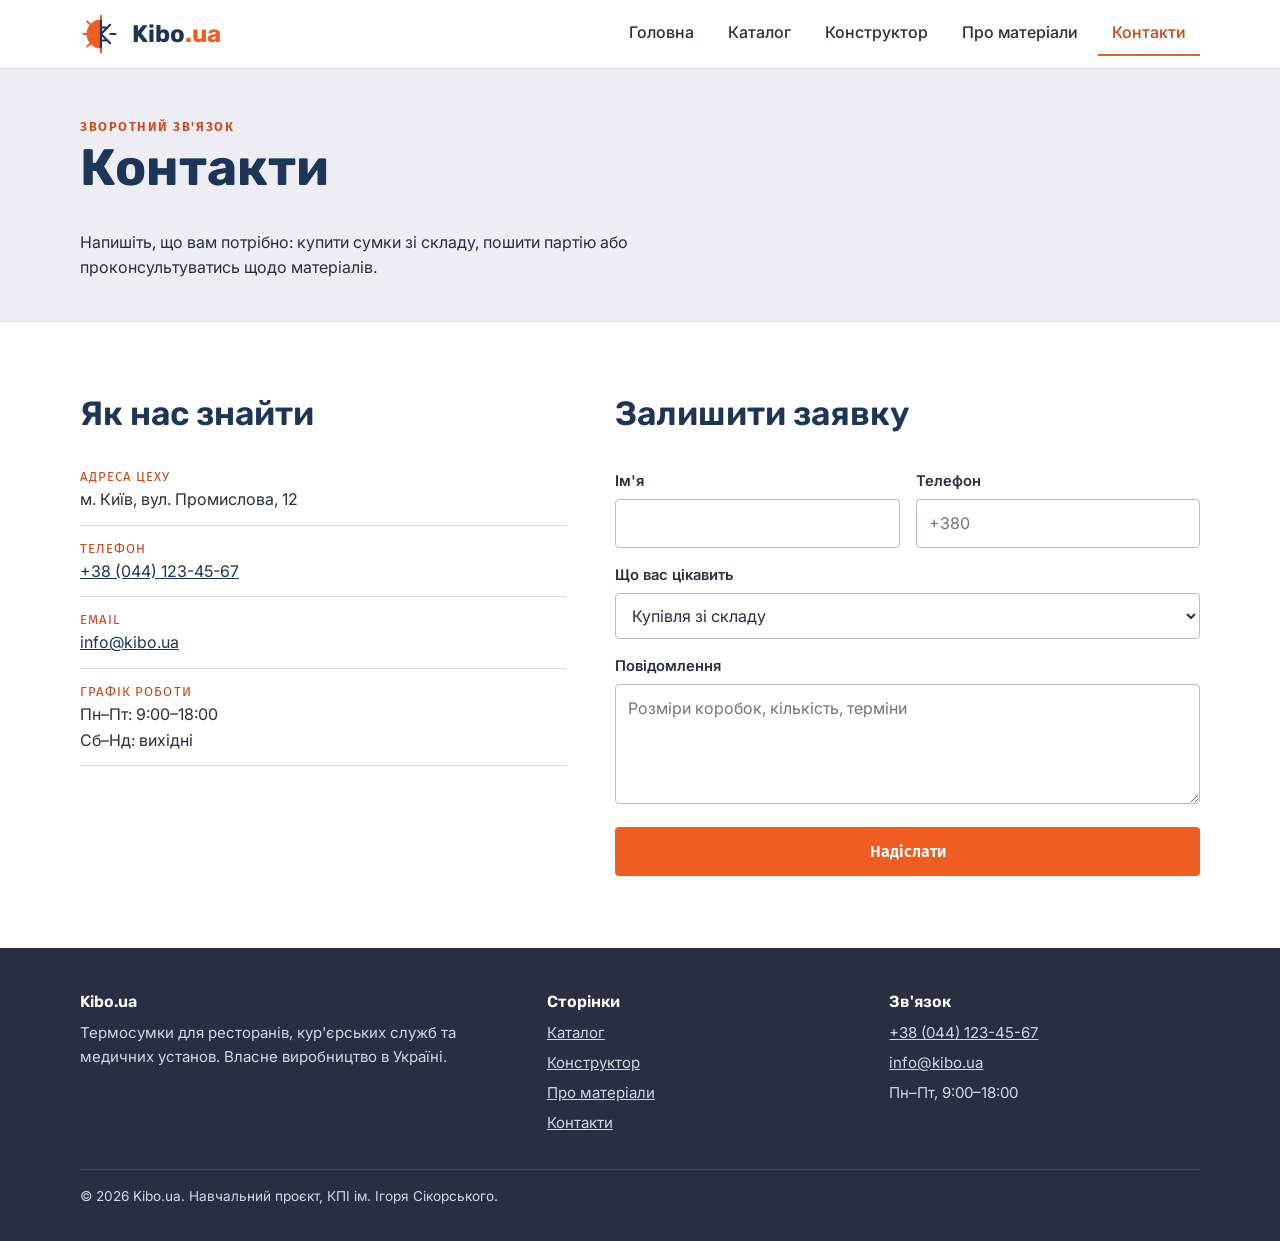
==== contacts.html @ 0100550d "Initial commit - Kibo website" ====
<!DOCTYPE html>
<html lang="uk">
<head>
  <meta charset="UTF-8">
  <meta name="viewport" content="width=device-width, initial-scale=1.0">
  <title>Контакти — Kibo.ua</title>
  <meta name="description" content="Контакти Kibo.ua: адреса цеху, телефон, email та форма для заявки.">
  <link rel="icon" href="images/logo.svg" type="image/svg+xml">
  <link rel="preconnect" href="https://fonts.googleapis.com">
  <link rel="preconnect" href="https://fonts.gstatic.com" crossorigin>
  <link href="https://fonts.googleapis.com/css2?family=Fira+Sans:wght@500;600;700&family=Inter:wght@400;500;600&family=Rubik:wght@500;600;700&display=swap" rel="stylesheet">
  <link rel="stylesheet" href="css/style.css">
</head>
<body>
  <header class="site-header">
    <div class="container header-inner">
      <a class="logo" href="index.html"><img src="images/logo.svg" alt="Логотип Kibo.ua" width="42" height="42"><span>Kibo<em>.ua</em></span></a>
      <button class="nav-toggle" type="button" aria-expanded="false" aria-controls="nav">Меню</button>
      <nav id="nav" aria-label="Головне меню">
        <ul>
          <li><a href="index.html">Головна</a></li>
          <li><a href="catalog.html">Каталог</a></li>
          <li><a href="constructor.html">Конструктор</a></li>
          <li><a href="materials.html">Про матеріали</a></li>
          <li><a class="active" href="contacts.html">Контакти</a></li>
        </ul>
      </nav>
    </div>
  </header>

  <main>
    <section class="page-title">
      <div class="container">
        <p class="eyebrow">Зворотний зв'язок</p>
        <h1>Контакти</h1>
        <p>Напишіть, що вам потрібно: купити сумки зі складу, пошити партію або проконсультуватись щодо матеріалів.</p>
      </div>
    </section>

    <section class="section">
      <div class="container contact-grid">
        <div>
          <h2>Як нас знайти</h2>
          <ul class="contact-list">
            <li><span>Адреса цеху</span>м. Київ, вул. Промислова, 12</li>
            <li><span>Телефон</span><a href="tel:+380441234567">+38 (044) 123-45-67</a></li>
            <li><span>Email</span><a href="mailto:info@kibo.ua">info@kibo.ua</a></li>
            <li><span>Графік роботи</span>Пн–Пт: 9:00–18:00<br>Сб–Нд: вихідні</li>
          </ul>
        </div>

        <form data-demo action="#" method="post">
          <h2>Залишити заявку</h2>
          <div class="row">
            <div><label for="name">Ім'я</label><input type="text" id="name" name="name" required></div>
            <div><label for="phone">Телефон</label><input type="tel" id="phone" name="phone" placeholder="+380" required></div>
          </div>
          <div>
            <label for="topic">Що вас цікавить</label>
            <select id="topic" name="topic">
              <option>Купівля зі складу</option>
              <option>Індивідуальне пошиття</option>
              <option>Нанесення логотипу</option>
              <option>Консультація щодо матеріалів</option>
            </select>
          </div>
          <div>
            <label for="msg">Повідомлення</label>
            <textarea id="msg" name="message" placeholder="Розміри коробок, кількість, терміни"></textarea>
          </div>
          <button class="btn" type="submit">Надіслати</button>
          <p class="form-ok" role="status">Дякуємо! Повідомлення надіслано, ми зв'яжемося з вами.</p>
        </form>
      </div>
    </section>
  </main>

  <footer class="site-footer">
    <div class="container">
      <div class="footer-grid">
        <div>
          <h3>Kibo.ua</h3>
          <p>Термосумки для ресторанів, кур'єрських служб та медичних установ. Власне виробництво в Україні.</p>
        </div>
        <div>
          <h3>Сторінки</h3>
          <ul>
            <li><a href="catalog.html">Каталог</a></li>
            <li><a href="constructor.html">Конструктор</a></li>
            <li><a href="materials.html">Про матеріали</a></li>
            <li><a href="contacts.html">Контакти</a></li>
          </ul>
        </div>
        <div>
          <h3>Зв'язок</h3>
          <ul>
            <li><a href="tel:+380441234567">+38 (044) 123-45-67</a></li>
            <li><a href="mailto:info@kibo.ua">info@kibo.ua</a></li>
            <li>Пн–Пт, 9:00–18:00</li>
          </ul>
        </div>
      </div>
      <p class="copy">© 2026 Kibo.ua. Навчальний проєкт, КПІ ім. Ігоря Сікорського.</p>
    </div>
  </footer>
  <script src="js/main.js"></script>
</body>
</html>
---- css/style.css ----
/* Kibo.ua - основні стилі */
:root {
  --white: #ffffff;
  --bg: #ededf3;
  --orange: #f05d23;
  --orange-dark: #ca4616;
  --blue: #1d3557;
  --text: #2b2d42;
  --radius: 4px;
}

* { box-sizing: border-box; }

html { scroll-behavior: smooth; }

body {
  margin: 0;
  font-family: "Inter", "Open Sans", Arial, sans-serif;
  color: var(--text);
  background: var(--white);
  line-height: 1.6;
}

h1, h2, h3 {
  font-family: "Rubik", "Montserrat", Arial, sans-serif;
  color: var(--blue);
  line-height: 1.2;
  margin: 0 0 .6em;
}
h1 { font-size: clamp(2rem, 4.5vw, 3.2rem); font-weight: 700; }
h2 { font-size: clamp(1.5rem, 3vw, 2.1rem); font-weight: 600; }
h3 { font-size: 1.15rem; font-weight: 600; }

p { margin: 0 0 1em; }
img { max-width: 100%; height: auto; display: block; }
a { color: var(--blue); }

.container { width: min(1120px, 92%); margin: 0 auto; }
.section { padding: 72px 0; }
.section.alt { background: var(--bg); }
.section-head { max-width: 640px; margin-bottom: 36px; }
.eyebrow {
  font-family: "Fira Sans", sans-serif;
  text-transform: uppercase;
  letter-spacing: .12em;
  font-size: .8rem;
  font-weight: 600;
  color: var(--orange-dark);
  margin-bottom: 10px;
}

/* кнопки */
.btn {
  display: inline-block;
  font-family: "Fira Sans", sans-serif;
  font-weight: 600;
  font-size: 1rem;
  padding: 13px 26px;
  border: 2px solid var(--orange);
  background: var(--orange);
  color: var(--white);
  text-decoration: none;
  border-radius: var(--radius);
  cursor: pointer;
  transition: background .2s, transform .2s, border-color .2s;
}
.btn:hover { background: var(--orange-dark); border-color: var(--orange-dark); transform: translateY(-2px); }
.btn.ghost { background: transparent; color: var(--blue); border-color: var(--blue); }
.btn.ghost:hover { background: var(--blue); color: var(--white); border-color: var(--blue); }

/* шапка */
.site-header {
  position: sticky; top: 0; z-index: 20;
  background: var(--white);
  border-bottom: 1px solid #dcdce6;
}
.header-inner { display: flex; align-items: center; justify-content: space-between; min-height: 68px; gap: 20px; }
.logo { display: flex; align-items: center; gap: 10px; text-decoration: none; font-family: "Rubik", sans-serif; font-weight: 700; font-size: 1.5rem; color: var(--blue); }
.logo em { font-style: normal; color: var(--orange); }
.site-header nav ul { list-style: none; display: flex; gap: 6px; margin: 0; padding: 0; }
.site-header nav a {
  display: block; padding: 8px 14px; text-decoration: none; color: var(--text);
  font-weight: 500; border-bottom: 2px solid transparent; transition: color .2s, border-color .2s;
}
.site-header nav a:hover { color: var(--orange-dark); }
.site-header nav a.active { color: var(--orange-dark); border-bottom-color: var(--orange); }
.nav-toggle {
  display: none; background: none; border: 2px solid var(--blue); color: var(--blue);
  font-family: "Fira Sans", sans-serif; font-weight: 600; padding: 6px 14px; border-radius: var(--radius); cursor: pointer;
}

/* головний екран */
.hero { background: var(--bg); padding: 64px 0 72px; }
.hero-grid { display: grid; grid-template-columns: 1.1fr 1fr; gap: 48px; align-items: center; }
.hero p.lead { font-size: 1.1rem; max-width: 520px; }
.hero-actions { display: flex; gap: 14px; flex-wrap: wrap; margin-top: 26px; }
.hero img { border-radius: var(--radius); box-shadow: 14px 14px 0 var(--blue); }

.facts { display: grid; grid-template-columns: repeat(4, 1fr); gap: 0; border-top: 1px solid #cfcfdc; margin-top: 48px; }
.facts div { padding: 20px 20px 0 0; }
.facts strong { display: block; font-family: "Rubik", sans-serif; font-size: 1.8rem; color: var(--orange-dark); }
.facts span { font-size: .92rem; }

/* картки */
.card > img {
    width: 100%;
    aspect-ratio: 4 / 3;
    object-fit: contain;
    background-color: #ffffff;
}
.grid { display: grid; gap: 24px; }
.grid.three { grid-template-columns: repeat(3, 1fr); }
.grid.two { grid-template-columns: repeat(2, 1fr); }

.card {
  background: var(--white); border: 1px solid #dcdce6; border-radius: var(--radius);
  overflow: hidden; display: flex; flex-direction: column;
  transition: transform .25s, box-shadow .25s;
}
.card:hover { transform: translateY(-5px); box-shadow: 0 12px 26px rgba(29, 53, 87, .14); }
/* Фотографії товарів */
.card > img {
    width: 100%;
    aspect-ratio: 4 / 3;
    object-fit: contain;
    background-color: #ffffff;
}
.card .body { padding: 18px 20px 22px; display: flex; flex-direction: column; flex: 1; }
.card .meta { font-size: .9rem; margin-bottom: 12px; }
.card .meta li { margin-bottom: 2px; }
.card ul { padding-left: 18px; margin: 0 0 14px; }
.card .bottom { margin-top: auto; display: flex; align-items: center; justify-content: space-between; gap: 10px; }
.price { font-family: "Fira Sans", sans-serif; font-weight: 700; font-size: 1.3rem; color: var(--orange-dark); }
.stock { font-size: .82rem; background: var(--bg); padding: 3px 9px; border-radius: 20px; display: inline-block; margin-bottom: 8px; }

.steps { counter-reset: s; list-style: none; padding: 0; margin: 0; display: grid; grid-template-columns: repeat(4, 1fr); gap: 24px; }
.steps li { counter-increment: s; border-top: 3px solid var(--orange); padding-top: 14px; }
.steps li::before { content: "0" counter(s); font-family: "Rubik", sans-serif; font-weight: 700; color: var(--blue); font-size: 1.3rem; display: block; margin-bottom: 6px; }

/* блок із закликом */
.cta { background: var(--blue); color: var(--white); padding: 56px 0; }
.cta h2 { color: var(--white); margin-bottom: .3em; }
.cta-inner { display: flex; justify-content: space-between; align-items: center; gap: 24px; flex-wrap: wrap; }

/* фільтри каталогу */
.filters { display: flex; gap: 10px; flex-wrap: wrap; margin-bottom: 28px; }
.filters button {
  font-family: "Fira Sans", sans-serif; font-weight: 500; font-size: .95rem;
  background: var(--white); border: 1.5px solid var(--blue); color: var(--blue);
  padding: 8px 18px; border-radius: 30px; cursor: pointer; transition: all .2s;
}
.filters button:hover, .filters button.on { background: var(--blue); color: var(--white); }

/* сторінка-заголовок */
.page-title { background: var(--bg); padding: 48px 0 40px; border-bottom: 1px solid #dcdce6; }
.page-title p { max-width: 620px; margin: 0; }

/* таблиця */
table { width: 100%; border-collapse: collapse; background: var(--white); }
th, td { text-align: left; padding: 12px 14px; border-bottom: 1px solid #dcdce6; font-size: .95rem; }
th { background: var(--blue); color: var(--white); font-family: "Rubik", sans-serif; font-weight: 500; }
.table-wrap { overflow-x: auto; }

/* форми */
form { display: grid; gap: 16px; }
.row { display: grid; grid-template-columns: 1fr 1fr; gap: 16px; }
label { display: block; font-weight: 600; font-size: .92rem; margin-bottom: 5px; }
input, select, textarea {
  width: 100%; font: inherit; color: var(--text);
  padding: 11px 12px; border: 1.5px solid #b9b9c9; border-radius: var(--radius); background: var(--white);
  transition: border-color .2s, box-shadow .2s;
}
input:focus, select:focus, textarea:focus { outline: none; border-color: var(--orange); box-shadow: 0 0 0 3px rgba(240, 93, 35, .18); }
textarea { min-height: 120px; resize: vertical; }
.check { display: flex; gap: 10px; align-items: center; font-weight: 500; }
.check input { width: auto; }
.form-ok { display: none; background: #e6f2ea; border-left: 4px solid #2f8a4f; padding: 12px 16px; border-radius: var(--radius); }
.form-ok.show { display: block; }

/* конструктор */
.builder { display: grid; grid-template-columns: 1fr 1.1fr; gap: 40px; align-items: start; }
.preview { background: var(--bg); border-radius: var(--radius); padding: 20px; position: sticky; top: 90px; }
.preview svg { width: 100%; height: auto; }
.swatches { display: flex; gap: 10px; margin-top: 10px; }
.swatches input { position: absolute; opacity: 0; width: 0; }
.swatches label { width: 34px; height: 34px; border-radius: 50%; border: 3px solid var(--white); box-shadow: 0 0 0 1px #9a9aae; cursor: pointer; margin: 0; }
.swatches input:checked + label { box-shadow: 0 0 0 3px var(--orange); }
.total { background: var(--blue); color: var(--white); padding: 18px 20px; border-radius: var(--radius); margin-top: 16px; }
.total .sum { font-family: "Fira Sans", sans-serif; font-size: 2rem; font-weight: 700; }
.total small { display: block; opacity: .8; }
fieldset { border: 1px solid #dcdce6; border-radius: var(--radius); padding: 16px; margin: 0; }
fieldset > * + * { margin-top: 12px; }
legend { font-family: "Rubik", sans-serif; font-weight: 500; color: var(--blue); padding: 0 8px; }
.row3 { display: grid; grid-template-columns: repeat(3, 1fr); gap: 12px; }

/* контакти */
.contact-grid { display: grid; grid-template-columns: 1fr 1.2fr; gap: 48px; }
.contact-list { list-style: none; padding: 0; margin: 0; }
.contact-list li { padding: 12px 0; border-bottom: 1px solid #dcdce6; }
.contact-list span { display: block; font-size: .82rem; text-transform: uppercase; letter-spacing: .08em; color: var(--orange-dark); font-family: "Fira Sans", sans-serif; }

/* підвал */
.site-footer { background: var(--text); color: #d7d7e2; padding: 44px 0 20px; font-size: .94rem; }
.site-footer a { color: #d7d7e2; }
.site-footer a:hover { color: var(--orange); }
.footer-grid { display: grid; grid-template-columns: 1.4fr 1fr 1fr; gap: 32px; }
.site-footer h3 { color: var(--white); font-size: 1rem; }
.site-footer ul { list-style: none; padding: 0; margin: 0; }
.site-footer li { margin-bottom: 6px; }
.copy { border-top: 1px solid #44465c; margin-top: 28px; padding-top: 16px; font-size: .85rem; }

/* адаптивність */
@media (max-width: 900px) {
  .hero-grid, .builder, .contact-grid { grid-template-columns: 1fr; }
  .grid.three { grid-template-columns: repeat(2, 1fr); }
  .steps { grid-template-columns: repeat(2, 1fr); }
  .facts { grid-template-columns: repeat(2, 1fr); }
  .preview { position: static; }
  .footer-grid { grid-template-columns: 1fr 1fr; }
}
@media (max-width: 720px) {
  .nav-toggle { display: block; }
  .site-header nav { display: none; position: absolute; top: 68px; left: 0; right: 0; background: var(--white); border-bottom: 1px solid #dcdce6; }
  .site-header nav.open { display: block; }
  .site-header nav ul { flex-direction: column; padding: 8px 4%; }
  .grid.three, .grid.two, .row, .row3, .steps, .footer-grid { grid-template-columns: 1fr; }
  .section { padding: 52px 0; }
}
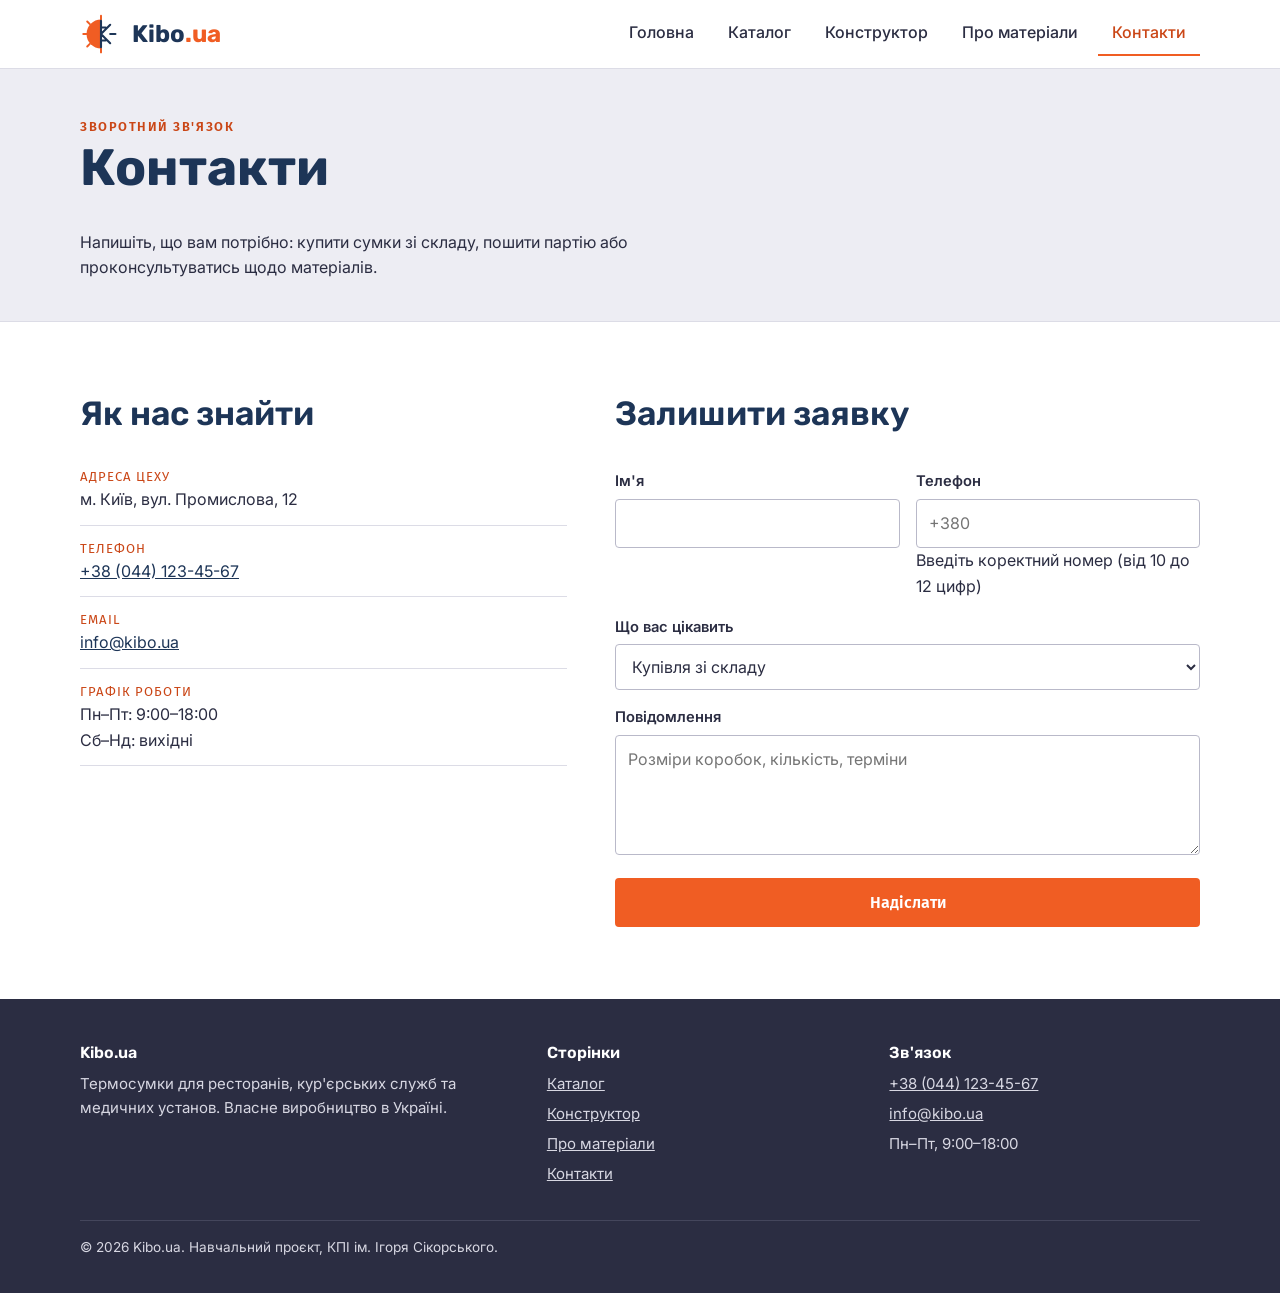
==== commit fb6625de: "Update contacts.html" ====
--- a/contacts.html
+++ b/contacts.html
@@ -53,7 +53,11 @@
           <h2>Залишити заявку</h2>
           <div class="row">
             <div><label for="name">Ім'я</label><input type="text" id="name" name="name" required></div>
-            <div><label for="phone">Телефон</label><input type="tel" id="phone" name="phone" placeholder="+380" required></div>
+            <div>
+  <label for="phone">Телефон</label>
+  <input type="tel" id="phone" name="phone" placeholder="+380" required pattern="^\+?[0-9]{10,12}$">
+  <span class="error-message">Введіть коректний номер (від 10 до 12 цифр)</span>
+</div>
           </div>
           <div>
             <label for="topic">Що вас цікавить</label>
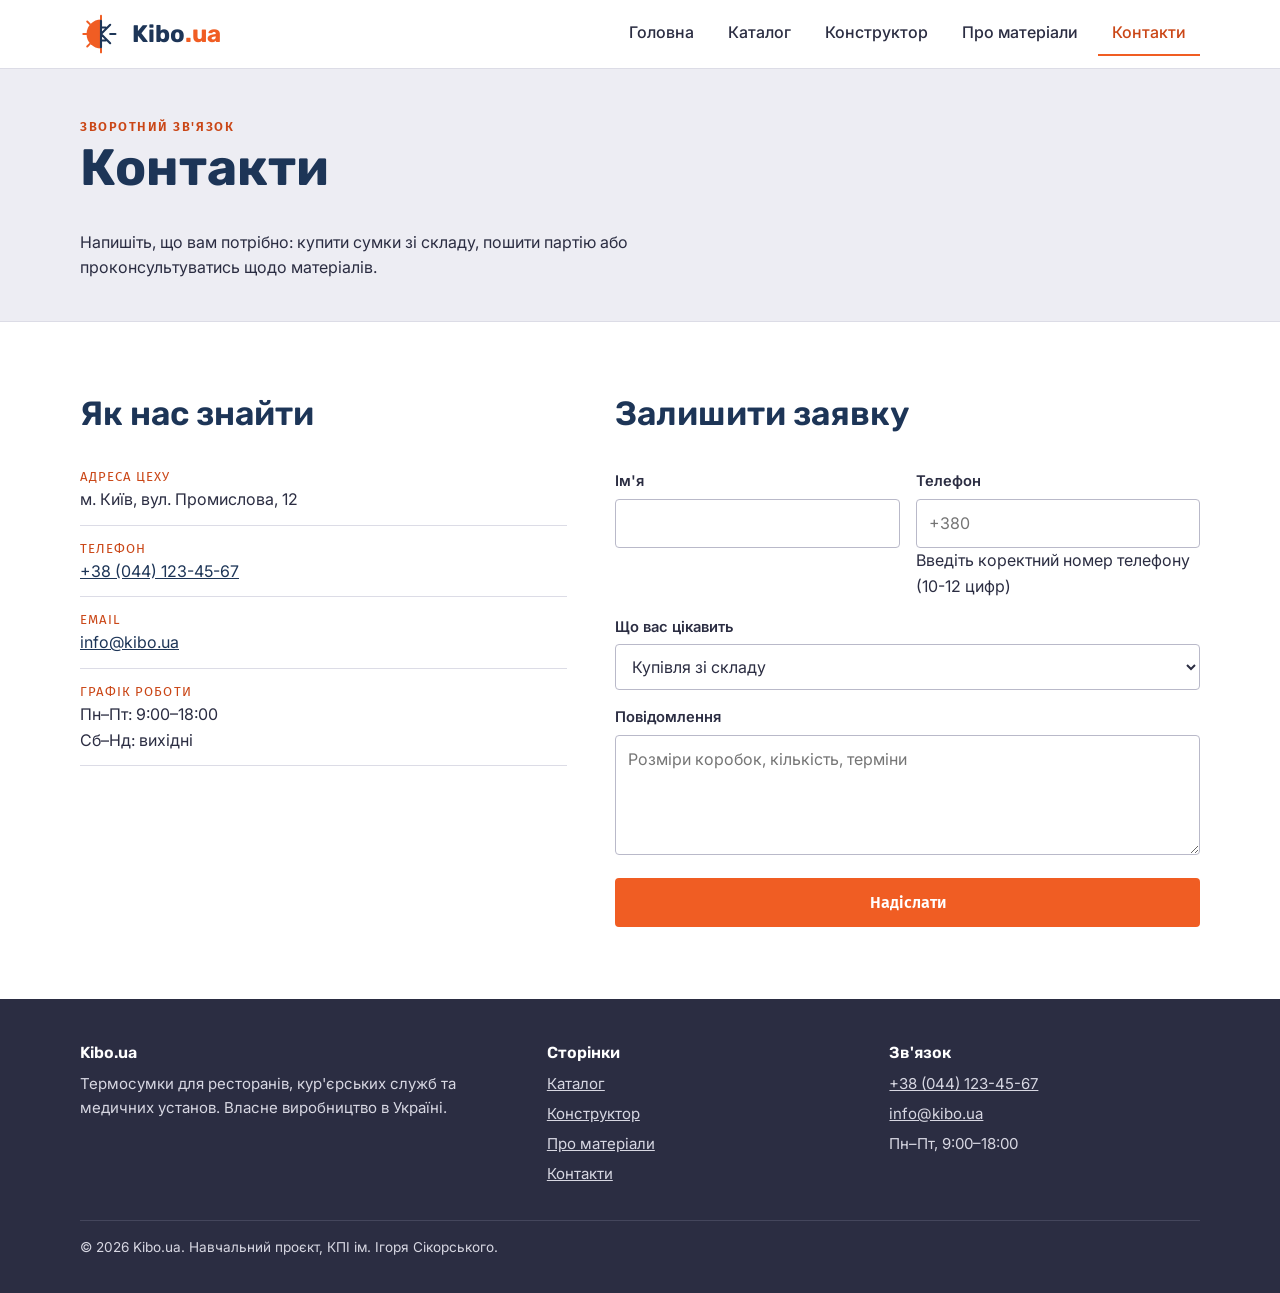
==== commit 16c3431a: "Add files via upload" ====
--- a/contacts.html
+++ b/contacts.html
@@ -54,10 +54,10 @@
           <div class="row">
             <div><label for="name">Ім'я</label><input type="text" id="name" name="name" required></div>
             <div>
-  <label for="phone">Телефон</label>
-  <input type="tel" id="phone" name="phone" placeholder="+380" required pattern="^\+?[0-9]{10,12}$">
-  <span class="error-message">Введіть коректний номер (від 10 до 12 цифр)</span>
-</div>
+              <label for="phone">Телефон</label>
+              <input type="tel" id="phone" name="phone" placeholder="+380" required pattern="^\+?[0-9]{10,12}$">
+              <div class="error-message">Введіть коректний номер телефону (10-12 цифр)</div>
+            </div>
           </div>
           <div>
             <label for="topic">Що вас цікавить</label>
--- a/css/style.css
+++ b/css/style.css
@@ -1,228 +1,3 @@
-/* Kibo.ua - основні стилі */
-:root {
-  --white: #ffffff;
-  --bg: #ededf3;
-  --orange: #f05d23;
-  --orange-dark: #ca4616;
-  --blue: #1d3557;
-  --text: #2b2d42;
-  --radius: 4px;
-}
-
-* { box-sizing: border-box; }
-
-html { scroll-behavior: smooth; }
-
-body {
-  margin: 0;
-  font-family: "Inter", "Open Sans", Arial, sans-serif;
-  color: var(--text);
-  background: var(--white);
-  line-height: 1.6;
-}
-
-h1, h2, h3 {
-  font-family: "Rubik", "Montserrat", Arial, sans-serif;
-  color: var(--blue);
-  line-height: 1.2;
-  margin: 0 0 .6em;
-}
-h1 { font-size: clamp(2rem, 4.5vw, 3.2rem); font-weight: 700; }
-h2 { font-size: clamp(1.5rem, 3vw, 2.1rem); font-weight: 600; }
-h3 { font-size: 1.15rem; font-weight: 600; }
-
-p { margin: 0 0 1em; }
-img { max-width: 100%; height: auto; display: block; }
-a { color: var(--blue); }
-
-.container { width: min(1120px, 92%); margin: 0 auto; }
-.section { padding: 72px 0; }
-.section.alt { background: var(--bg); }
-.section-head { max-width: 640px; margin-bottom: 36px; }
-.eyebrow {
-  font-family: "Fira Sans", sans-serif;
-  text-transform: uppercase;
-  letter-spacing: .12em;
-  font-size: .8rem;
-  font-weight: 600;
-  color: var(--orange-dark);
-  margin-bottom: 10px;
-}
-
-/* кнопки */
-.btn {
-  display: inline-block;
-  font-family: "Fira Sans", sans-serif;
-  font-weight: 600;
-  font-size: 1rem;
-  padding: 13px 26px;
-  border: 2px solid var(--orange);
-  background: var(--orange);
-  color: var(--white);
-  text-decoration: none;
-  border-radius: var(--radius);
-  cursor: pointer;
-  transition: background .2s, transform .2s, border-color .2s;
-}
-.btn:hover { background: var(--orange-dark); border-color: var(--orange-dark); transform: translateY(-2px); }
-.btn.ghost { background: transparent; color: var(--blue); border-color: var(--blue); }
-.btn.ghost:hover { background: var(--blue); color: var(--white); border-color: var(--blue); }
-
-/* шапка */
-.site-header {
-  position: sticky; top: 0; z-index: 20;
-  background: var(--white);
-  border-bottom: 1px solid #dcdce6;
-}
-.header-inner { display: flex; align-items: center; justify-content: space-between; min-height: 68px; gap: 20px; }
-.logo { display: flex; align-items: center; gap: 10px; text-decoration: none; font-family: "Rubik", sans-serif; font-weight: 700; font-size: 1.5rem; color: var(--blue); }
-.logo em { font-style: normal; color: var(--orange); }
-.site-header nav ul { list-style: none; display: flex; gap: 6px; margin: 0; padding: 0; }
-.site-header nav a {
-  display: block; padding: 8px 14px; text-decoration: none; color: var(--text);
-  font-weight: 500; border-bottom: 2px solid transparent; transition: color .2s, border-color .2s;
-}
-.site-header nav a:hover { color: var(--orange-dark); }
-.site-header nav a.active { color: var(--orange-dark); border-bottom-color: var(--orange); }
-.nav-toggle {
-  display: none; background: none; border: 2px solid var(--blue); color: var(--blue);
-  font-family: "Fira Sans", sans-serif; font-weight: 600; padding: 6px 14px; border-radius: var(--radius); cursor: pointer;
-}
-
-/* головний екран */
-.hero { background: var(--bg); padding: 64px 0 72px; }
-.hero-grid { display: grid; grid-template-columns: 1.1fr 1fr; gap: 48px; align-items: center; }
-.hero p.lead { font-size: 1.1rem; max-width: 520px; }
-.hero-actions { display: flex; gap: 14px; flex-wrap: wrap; margin-top: 26px; }
-.hero img { border-radius: var(--radius); box-shadow: 14px 14px 0 var(--blue); }
-
-.facts { display: grid; grid-template-columns: repeat(4, 1fr); gap: 0; border-top: 1px solid #cfcfdc; margin-top: 48px; }
-.facts div { padding: 20px 20px 0 0; }
-.facts strong { display: block; font-family: "Rubik", sans-serif; font-size: 1.8rem; color: var(--orange-dark); }
-.facts span { font-size: .92rem; }
-
-/* картки */
-.card > img {
-    width: 100%;
-    aspect-ratio: 4 / 3;
-    object-fit: contain;
-    background-color: #ffffff;
-}
-.grid { display: grid; gap: 24px; }
-.grid.three { grid-template-columns: repeat(3, 1fr); }
-.grid.two { grid-template-columns: repeat(2, 1fr); }
-
-.card {
-  background: var(--white); border: 1px solid #dcdce6; border-radius: var(--radius);
-  overflow: hidden; display: flex; flex-direction: column;
-  transition: transform .25s, box-shadow .25s;
-}
-.card:hover { transform: translateY(-5px); box-shadow: 0 12px 26px rgba(29, 53, 87, .14); }
-/* Фотографії товарів */
-.card > img {
-    width: 100%;
-    aspect-ratio: 4 / 3;
-    object-fit: contain;
-    background-color: #ffffff;
-}
-.card .body { padding: 18px 20px 22px; display: flex; flex-direction: column; flex: 1; }
-.card .meta { font-size: .9rem; margin-bottom: 12px; }
-.card .meta li { margin-bottom: 2px; }
-.card ul { padding-left: 18px; margin: 0 0 14px; }
-.card .bottom { margin-top: auto; display: flex; align-items: center; justify-content: space-between; gap: 10px; }
-.price { font-family: "Fira Sans", sans-serif; font-weight: 700; font-size: 1.3rem; color: var(--orange-dark); }
-.stock { font-size: .82rem; background: var(--bg); padding: 3px 9px; border-radius: 20px; display: inline-block; margin-bottom: 8px; }
-
-.steps { counter-reset: s; list-style: none; padding: 0; margin: 0; display: grid; grid-template-columns: repeat(4, 1fr); gap: 24px; }
-.steps li { counter-increment: s; border-top: 3px solid var(--orange); padding-top: 14px; }
-.steps li::before { content: "0" counter(s); font-family: "Rubik", sans-serif; font-weight: 700; color: var(--blue); font-size: 1.3rem; display: block; margin-bottom: 6px; }
-
-/* блок із закликом */
-.cta { background: var(--blue); color: var(--white); padding: 56px 0; }
-.cta h2 { color: var(--white); margin-bottom: .3em; }
-.cta-inner { display: flex; justify-content: space-between; align-items: center; gap: 24px; flex-wrap: wrap; }
-
-/* фільтри каталогу */
-.filters { display: flex; gap: 10px; flex-wrap: wrap; margin-bottom: 28px; }
-.filters button {
-  font-family: "Fira Sans", sans-serif; font-weight: 500; font-size: .95rem;
-  background: var(--white); border: 1.5px solid var(--blue); color: var(--blue);
-  padding: 8px 18px; border-radius: 30px; cursor: pointer; transition: all .2s;
-}
-.filters button:hover, .filters button.on { background: var(--blue); color: var(--white); }
-
-/* сторінка-заголовок */
-.page-title { background: var(--bg); padding: 48px 0 40px; border-bottom: 1px solid #dcdce6; }
-.page-title p { max-width: 620px; margin: 0; }
-
-/* таблиця */
-table { width: 100%; border-collapse: collapse; background: var(--white); }
-th, td { text-align: left; padding: 12px 14px; border-bottom: 1px solid #dcdce6; font-size: .95rem; }
-th { background: var(--blue); color: var(--white); font-family: "Rubik", sans-serif; font-weight: 500; }
-.table-wrap { overflow-x: auto; }
-
-/* форми */
-form { display: grid; gap: 16px; }
-.row { display: grid; grid-template-columns: 1fr 1fr; gap: 16px; }
-label { display: block; font-weight: 600; font-size: .92rem; margin-bottom: 5px; }
-input, select, textarea {
-  width: 100%; font: inherit; color: var(--text);
-  padding: 11px 12px; border: 1.5px solid #b9b9c9; border-radius: var(--radius); background: var(--white);
-  transition: border-color .2s, box-shadow .2s;
-}
-input:focus, select:focus, textarea:focus { outline: none; border-color: var(--orange); box-shadow: 0 0 0 3px rgba(240, 93, 35, .18); }
-textarea { min-height: 120px; resize: vertical; }
-.check { display: flex; gap: 10px; align-items: center; font-weight: 500; }
-.check input { width: auto; }
-.form-ok { display: none; background: #e6f2ea; border-left: 4px solid #2f8a4f; padding: 12px 16px; border-radius: var(--radius); }
-.form-ok.show { display: block; }
-
-/* конструктор */
-.builder { display: grid; grid-template-columns: 1fr 1.1fr; gap: 40px; align-items: start; }
-.preview { background: var(--bg); border-radius: var(--radius); padding: 20px; position: sticky; top: 90px; }
-.preview svg { width: 100%; height: auto; }
-.swatches { display: flex; gap: 10px; margin-top: 10px; }
-.swatches input { position: absolute; opacity: 0; width: 0; }
-.swatches label { width: 34px; height: 34px; border-radius: 50%; border: 3px solid var(--white); box-shadow: 0 0 0 1px #9a9aae; cursor: pointer; margin: 0; }
-.swatches input:checked + label { box-shadow: 0 0 0 3px var(--orange); }
-.total { background: var(--blue); color: var(--white); padding: 18px 20px; border-radius: var(--radius); margin-top: 16px; }
-.total .sum { font-family: "Fira Sans", sans-serif; font-size: 2rem; font-weight: 700; }
-.total small { display: block; opacity: .8; }
-fieldset { border: 1px solid #dcdce6; border-radius: var(--radius); padding: 16px; margin: 0; }
-fieldset > * + * { margin-top: 12px; }
-legend { font-family: "Rubik", sans-serif; font-weight: 500; color: var(--blue); padding: 0 8px; }
-.row3 { display: grid; grid-template-columns: repeat(3, 1fr); gap: 12px; }
-
-/* контакти */
-.contact-grid { display: grid; grid-template-columns: 1fr 1.2fr; gap: 48px; }
-.contact-list { list-style: none; padding: 0; margin: 0; }
-.contact-list li { padding: 12px 0; border-bottom: 1px solid #dcdce6; }
-.contact-list span { display: block; font-size: .82rem; text-transform: uppercase; letter-spacing: .08em; color: var(--orange-dark); font-family: "Fira Sans", sans-serif; }
-
-/* підвал */
-.site-footer { background: var(--text); color: #d7d7e2; padding: 44px 0 20px; font-size: .94rem; }
-.site-footer a { color: #d7d7e2; }
-.site-footer a:hover { color: var(--orange); }
-.footer-grid { display: grid; grid-template-columns: 1.4fr 1fr 1fr; gap: 32px; }
-.site-footer h3 { color: var(--white); font-size: 1rem; }
-.site-footer ul { list-style: none; padding: 0; margin: 0; }
-.site-footer li { margin-bottom: 6px; }
-.copy { border-top: 1px solid #44465c; margin-top: 28px; padding-top: 16px; font-size: .85rem; }
-
-/* адаптивність */
-@media (max-width: 900px) {
-  .hero-grid, .builder, .contact-grid { grid-template-columns: 1fr; }
-  .grid.three { grid-template-columns: repeat(2, 1fr); }
-  .steps { grid-template-columns: repeat(2, 1fr); }
-  .facts { grid-template-columns: repeat(2, 1fr); }
-  .preview { position: static; }
-  .footer-grid { grid-template-columns: 1fr 1fr; }
-}
-@media (max-width: 720px) {
-  .nav-toggle { display: block; }
-  .site-header nav { display: none; position: absolute; top: 68px; left: 0; right: 0; background: var(--white); border-bottom: 1px solid #dcdce6; }
-  .site-header nav.open { display: block; }
-  .site-header nav ul { flex-direction: column; padding: 8px 4%; }
-  .grid.three, .grid.two, .row, .row3, .steps, .footer-grid { grid-template-columns: 1fr; }
-  .section { padding: 52px 0; }
-}
+@import url("base.css");
+@import url("layout.css");
+@import url("components.css");
